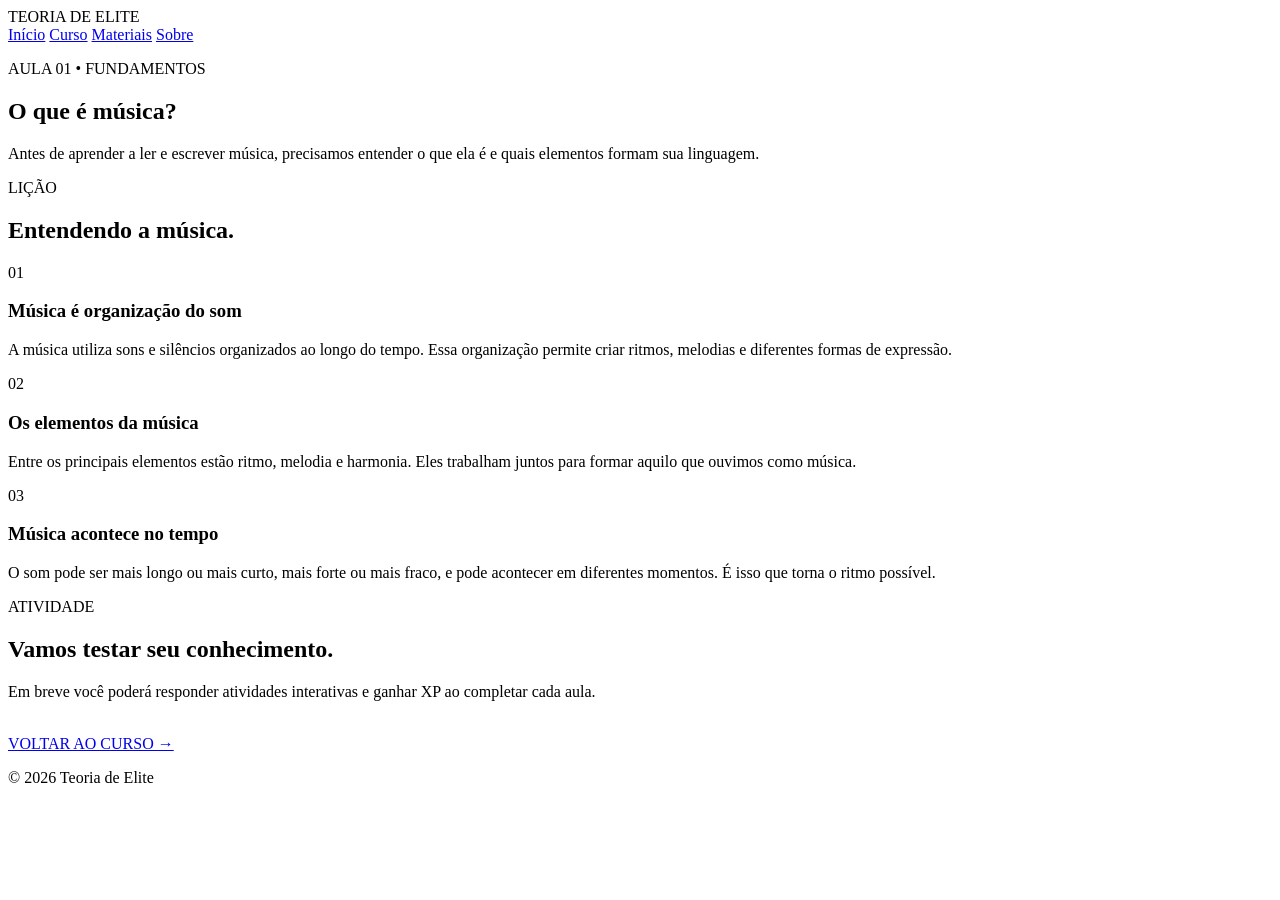
==== aula-01.html @ 1489ac61 "Add initial HTML structure for Aula 01" ====
<!DOCTYPE html>
<html lang="pt-BR">

<head>
    <meta charset="UTF-8">
    <meta name="viewport" content="width=device-width, initial-scale=1.0">

    <title>Aula 01 | Teoria de Elite</title>

    <link rel="stylesheet" href="CSS/style.css">
</head>

<body>

    <header>

        <div class="logo">
            TEORIA DE ELITE
        </div>

        <nav>
            <a href="index.html">Início</a>
            <a href="curso.html">Curso</a>
            <a href="materiais.html">Materiais</a>
            <a href="#">Sobre</a>
        </nav>

    </header>


    <main>

        <section class="course-hero">

            <p class="tag">AULA 01 • FUNDAMENTOS</p>

            <h1>
                O que é
                <span>música?</span>
            </h1>

            <p>
                Antes de aprender a ler e escrever música,
                precisamos entender o que ela é e quais
                elementos formam sua linguagem.
            </p>

        </section>


        <section class="modules">

            <p class="tag">LIÇÃO</p>

            <h2>
                Entendendo a música.
            </h2>

            <div class="module-list">

                <div class="module">

                    <div class="module-number">
                        01
                    </div>

                    <div class="module-info">

                        <h3>
                            Música é organização do som
                        </h3>

                        <p>
                            A música utiliza sons e silêncios
                            organizados ao longo do tempo.
                            Essa organização permite criar
                            ritmos, melodias e diferentes
                            formas de expressão.
                        </p>

                    </div>

                </div>


                <div class="module">

                    <div class="module-number">
                        02
                    </div>

                    <div class="module-info">

                        <h3>
                            Os elementos da música
                        </h3>

                        <p>
                            Entre os principais elementos
                            estão ritmo, melodia e harmonia.
                            Eles trabalham juntos para formar
                            aquilo que ouvimos como música.
                        </p>

                    </div>

                </div>


                <div class="module">

                    <div class="module-number">
                        03
                    </div>

                    <div class="module-info">

                        <h3>
                            Música acontece no tempo
                        </h3>

                        <p>
                            O som pode ser mais longo ou mais
                            curto, mais forte ou mais fraco,
                            e pode acontecer em diferentes
                            momentos. É isso que torna o ritmo
                            possível.
                        </p>

                    </div>

                </div>

            </div>

        </section>


        <section class="course-cta">

            <p class="tag">
                ATIVIDADE
            </p>

            <h2>
                Vamos testar
                <span>seu conhecimento.</span>
            </h2>

            <p>
                Em breve você poderá responder atividades
                interativas e ganhar XP ao completar cada aula.
            </p>

            <br>

            <a href="curso.html" class="btn-primary">
                VOLTAR AO CURSO →
            </a>

        </section>

    </main>


    <footer>

        <p>
            © 2026 Teoria de Elite
        </p>

    </footer>

</body>

</html>
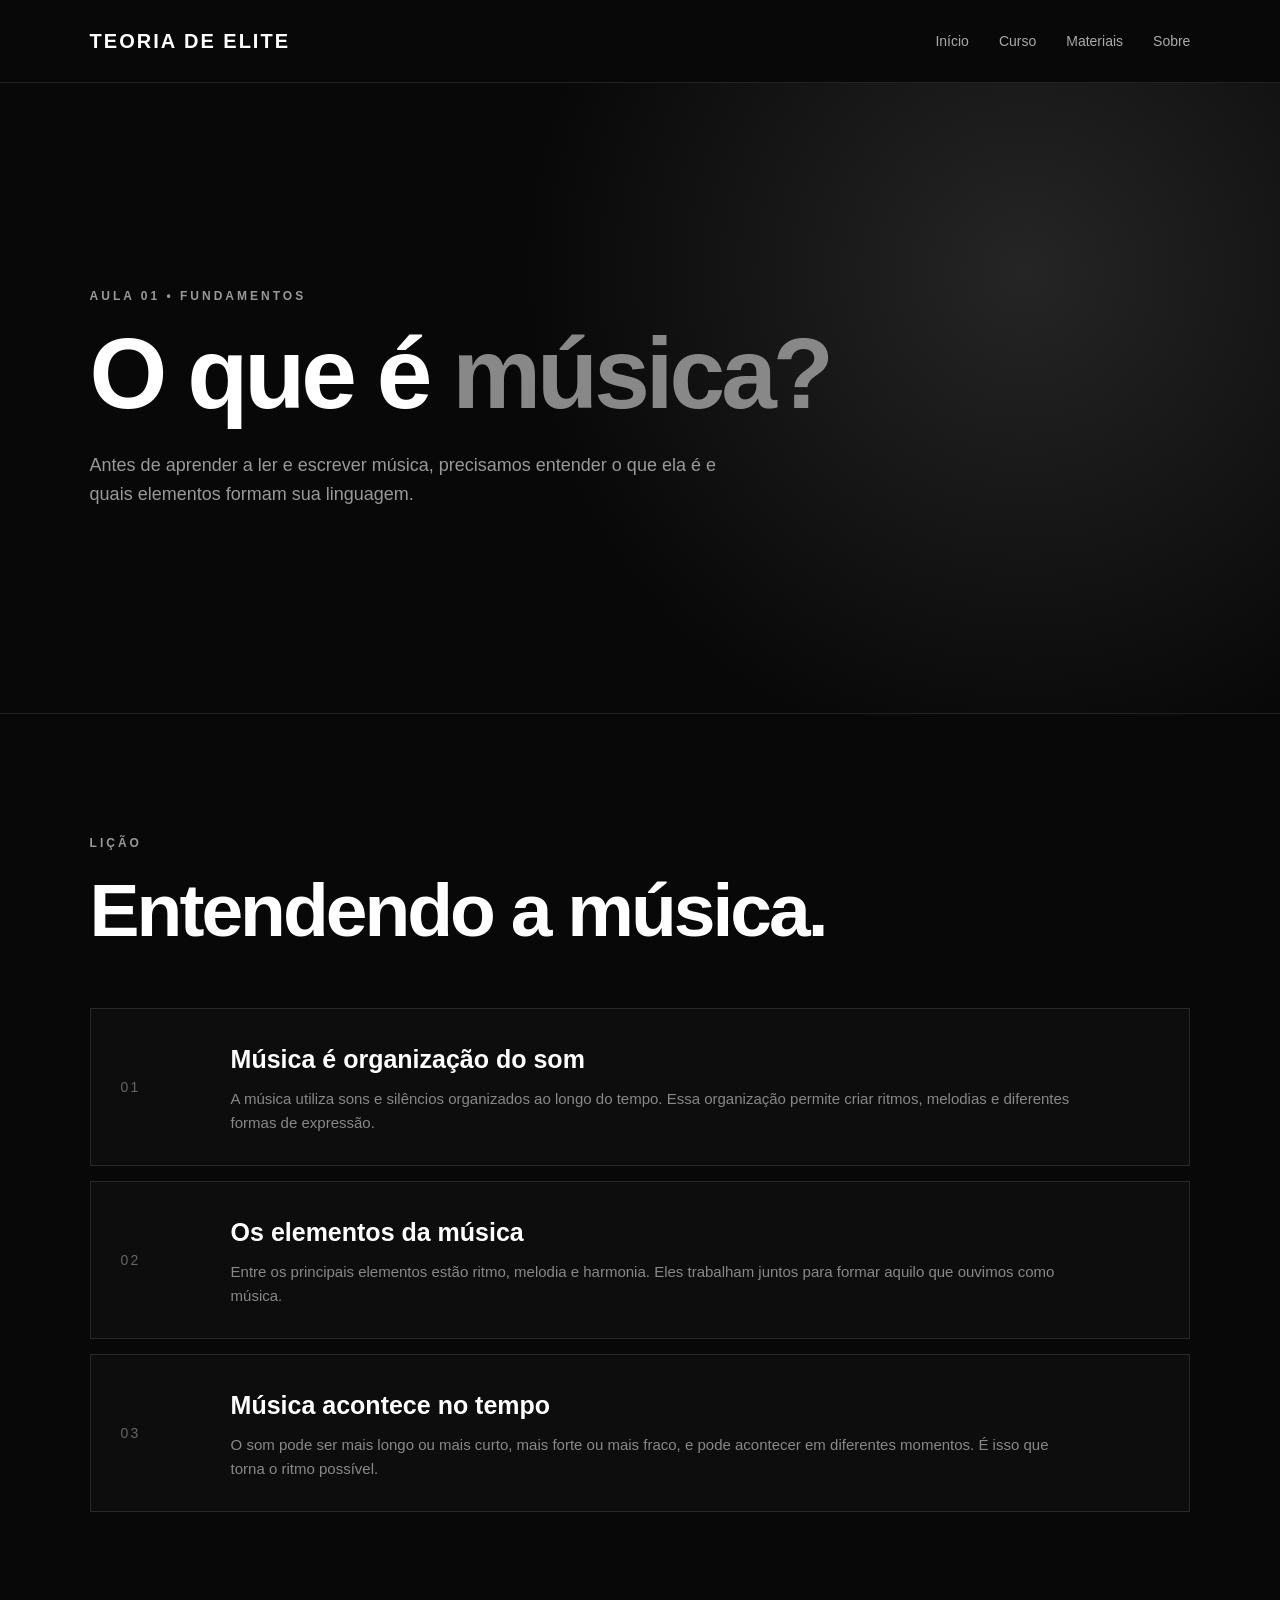
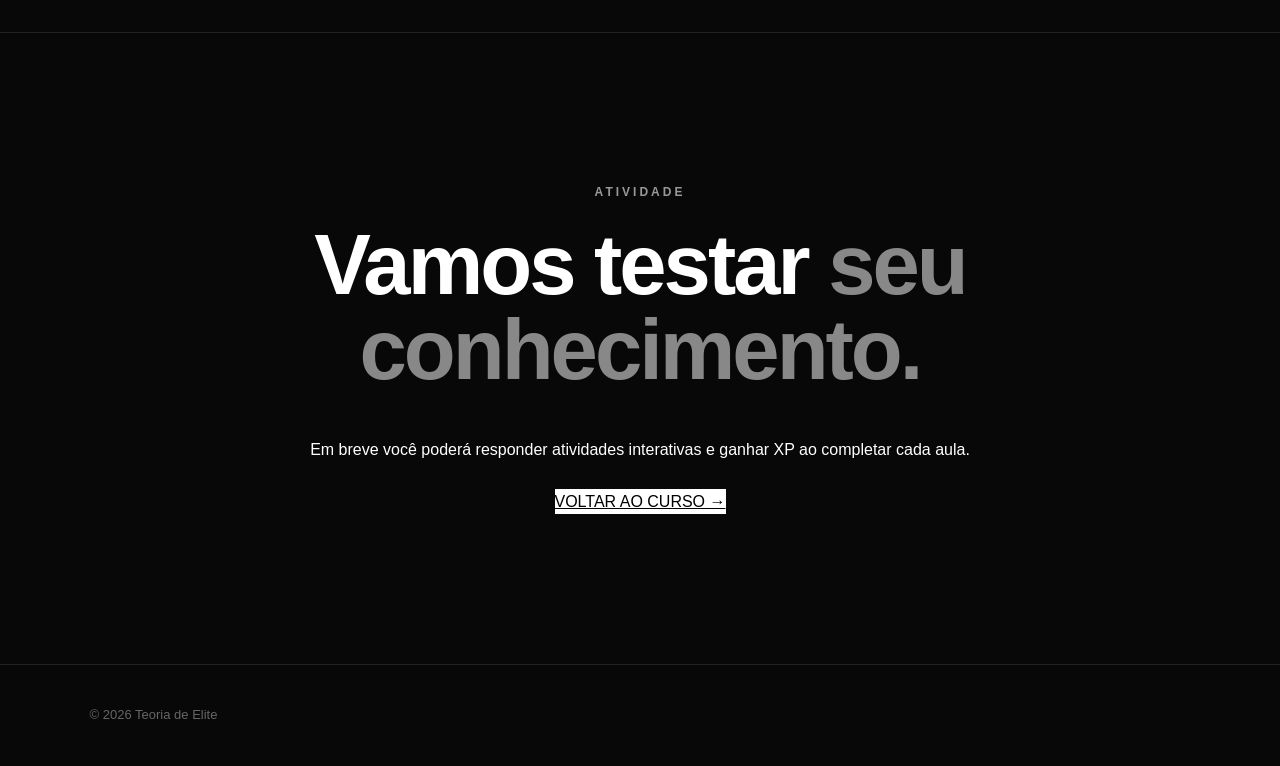
==== commit 6d1991ab: "Update aula-01.html" ====
--- a/aula-01.html
+++ b/aula-01.html
@@ -7,7 +7,7 @@
 
     <title>Aula 01 | Teoria de Elite</title>
 
-    <link rel="stylesheet" href="CSS/style.css">
+    <link rel="stylesheet" href="css/style.css">
 </head>
 
 <body>
--- a/css/style.css
+++ b/css/style.css
@@ -0,0 +1,512 @@
+* {
+    margin: 0;
+    padding: 0;
+    box-sizing: border-box;
+}
+
+html {
+    scroll-behavior: smooth;
+}
+
+body {
+    background: #080808;
+    color: #ffffff;
+    font-family: Arial, Helvetica, sans-serif;
+    line-height: 1.6;
+}
+
+/* HEADER */
+
+header {
+    width: 100%;
+    padding: 25px 7%;
+    display: flex;
+    align-items: center;
+    justify-content: space-between;
+    border-bottom: 1px solid #222;
+    background: #080808;
+}
+
+.logo {
+    font-size: 20px;
+    font-weight: 700;
+    letter-spacing: 2px;
+}
+
+nav {
+    display: flex;
+    gap: 30px;
+}
+
+nav a {
+    color: #aaa;
+    text-decoration: none;
+    font-size: 14px;
+    transition: 0.3s;
+}
+
+nav a:hover {
+    color: #fff;
+}
+
+/* HERO */
+
+.hero {
+    min-height: 85vh;
+    display: flex;
+    align-items: center;
+    padding: 80px 7%;
+    background:
+        radial-gradient(circle at 80% 40%, #252525 0%, #080808 45%);
+}
+
+.hero-text {
+    max-width: 750px;
+}
+
+.tag {
+    color: #999;
+    font-size: 12px;
+    letter-spacing: 3px;
+    font-weight: bold;
+    margin-bottom: 20px;
+}
+
+.hero h1 {
+    font-size: clamp(50px, 8vw, 100px);
+    line-height: 0.95;
+    letter-spacing: -4px;
+    margin-bottom: 30px;
+}
+
+.hero h1 span {
+    color: #888;
+}
+
+.hero-text > p:not(.tag) {
+    max-width: 500px;
+    color: #aaa;
+    font-size: 18px;
+    margin-bottom: 35px;
+}
+
+/* BOTÕES */
+
+.hero-buttons {
+    display: flex;
+    gap: 15px;
+    flex-wrap: wrap;
+}
+
+.hero-buttons a {
+    padding: 15px 25px;
+    text-decoration: none;
+    font-weight: bold;
+    transition: 0.3s;
+}
+
+.btn-primary {
+    background: #fff;
+    color: #000;
+}
+
+.btn-primary:hover {
+    background: #ccc;
+}
+
+.btn-secondary {
+    border: 1px solid #444;
+    color: #fff;
+}
+
+.btn-secondary:hover {
+    border-color: #fff;
+}
+
+/* SOBRE */
+
+.about {
+    padding: 140px 7%;
+    max-width: 1000px;
+}
+
+.about h2,
+.courses h2 {
+    font-size: clamp(40px, 6vw, 70px);
+    line-height: 1;
+    letter-spacing: -2px;
+    margin-bottom: 30px;
+}
+
+.about > p:last-child {
+    color: #999;
+    font-size: 18px;
+    max-width: 650px;
+}
+
+/* CURSOS */
+
+.courses {
+    padding: 100px 7%;
+    border-top: 1px solid #222;
+}
+
+.cards {
+    display: grid;
+    grid-template-columns: repeat(3, 1fr);
+    gap: 20px;
+    margin-top: 60px;
+}
+
+.card {
+    min-height: 250px;
+    padding: 35px;
+    border: 1px solid #292929;
+    background: #0d0d0d;
+    transition: 0.3s;
+}
+
+.card:hover {
+    transform: translateY(-5px);
+    border-color: #555;
+}
+
+.card h3 {
+    font-size: 25px;
+    margin-bottom: 15px;
+}
+
+.card p {
+    color: #888;
+}
+
+/* FOOTER */
+
+footer {
+    padding: 40px 7%;
+    border-top: 1px solid #222;
+    color: #666;
+    font-size: 13px;
+}
+
+
+/* CELULAR */
+
+@media (max-width: 700px) {
+
+    header {
+        padding: 20px;
+        flex-direction: column;
+        gap: 20px;
+    }
+
+    nav {
+        gap: 15px;
+        flex-wrap: wrap;
+        justify-content: center;
+    }
+
+    .hero {
+        padding: 70px 20px;
+    }
+
+    .hero h1 {
+        font-size: 55px;
+        letter-spacing: -3px;
+    }
+
+    .about,
+    .courses {
+        padding: 80px 20px;
+    }
+
+    .cards {
+        grid-template-columns: 1fr;
+    }
+}
+/* =========================
+   PÁGINA DO CURSO
+========================= */
+
+.course-hero {
+    min-height: 70vh;
+    display: flex;
+    flex-direction: column;
+    justify-content: center;
+    padding: 100px 7%;
+    background:
+        radial-gradient(circle at 80% 30%, #252525 0%, #080808 45%);
+}
+
+.course-hero h1 {
+    max-width: 900px;
+    font-size: clamp(50px, 8vw, 100px);
+    line-height: 0.95;
+    letter-spacing: -4px;
+    margin-bottom: 30px;
+}
+
+.course-hero h1 span {
+    color: #888;
+}
+
+.course-hero > p:last-child {
+    max-width: 650px;
+    color: #999;
+    font-size: 18px;
+}
+
+
+/* MÓDULOS */
+
+.modules {
+    padding: 120px 7%;
+    border-top: 1px solid #222;
+}
+
+.modules h2 {
+    font-size: clamp(45px, 6vw, 75px);
+    line-height: 1;
+    letter-spacing: -3px;
+}
+
+.module-list {
+    margin-top: 60px;
+    display: flex;
+    flex-direction: column;
+    gap: 15px;
+}
+
+.module {
+    display: grid;
+    grid-template-columns: 80px 1fr 50px;
+    align-items: center;
+    gap: 30px;
+    padding: 30px;
+    border: 1px solid #292929;
+    background: #0d0d0d;
+    color: #fff;
+    text-decoration: none;
+    transition: 0.3s;
+}
+
+.module:hover {
+    transform: translateX(8px);
+    border-color: #666;
+    background: #111;
+}
+
+.module-number {
+    font-size: 14px;
+    color: #666;
+    letter-spacing: 2px;
+}
+
+.module-info h3 {
+    font-size: 25px;
+    margin-bottom: 8px;
+}
+
+.module-info p {
+    color: #888;
+    font-size: 15px;
+}
+
+.module-arrow {
+    font-size: 28px;
+    color: #777;
+    text-align: right;
+    transition: 0.3s;
+}
+
+.module:hover .module-arrow {
+    color: #fff;
+    transform: translateX(5px);
+}
+
+
+/* CHAMADA FINAL */
+
+.course-cta {
+    padding: 150px 7%;
+    border-top: 1px solid #222;
+    text-align: center;
+}
+
+.course-cta h2 {
+    font-size: clamp(45px, 7vw, 85px);
+    line-height: 1;
+    letter-spacing: -3px;
+    margin-bottom: 45px;
+}
+
+.course-cta h2 span {
+    color: #888;
+}
+
+.course-cta .btn-primary {
+    display: inline-block;
+}
+
+
+/* CELULAR */
+
+@media (max-width: 700px) {
+
+    .course-hero {
+        padding: 80px 20px;
+    }
+
+    .course-hero h1 {
+        font-size: 55px;
+        letter-spacing: -3px;
+    }
+
+    .modules {
+        padding: 80px 20px;
+    }
+
+    .module {
+        grid-template-columns: 45px 1fr 30px;
+        gap: 15px;
+        padding: 22px 18px;
+    }
+
+    .module-info h3 {
+        font-size: 20px;
+    }
+
+    .module-info p {
+        font-size: 14px;
+    }
+
+    .course-cta {
+        padding: 100px 20px;
+    }
+}
+/* =========================
+   TELA DE BOAS-VINDAS
+========================= */
+
+#welcome-screen {
+    position: fixed;
+    inset: 0;
+    z-index: 9999;
+
+    display: flex;
+    align-items: center;
+    justify-content: center;
+
+    padding: 30px;
+
+    background:
+        radial-gradient(
+            circle at 50% 30%,
+            #252525 0%,
+            #080808 55%
+        );
+}
+
+.welcome-box {
+    width: 100%;
+    max-width: 700px;
+
+    text-align: center;
+}
+
+.welcome-box h1 {
+    margin: 20px 0;
+
+    font-size: clamp(45px, 7vw, 80px);
+    line-height: 0.95;
+    letter-spacing: -3px;
+}
+
+.welcome-box h1 span {
+    display: block;
+    color: #888;
+}
+
+.welcome-box > p:not(.tag) {
+    margin-bottom: 40px;
+
+    color: #999;
+    font-size: 18px;
+}
+
+.welcome-box label {
+    display: block;
+
+    margin-bottom: 12px;
+
+    color: #aaa;
+    font-size: 14px;
+}
+
+.welcome-box input {
+    width: 100%;
+    max-width: 500px;
+
+    padding: 18px 20px;
+
+    border: 1px solid #333;
+    background: #0d0d0d;
+
+    color: #fff;
+
+    font-size: 17px;
+
+    outline: none;
+}
+
+.welcome-box input:focus {
+    border-color: #777;
+}
+
+.welcome-box button {
+    display: block;
+
+    width: 100%;
+    max-width: 500px;
+
+    margin: 15px auto 0;
+
+    padding: 18px;
+
+    border: none;
+
+    background: #fff;
+    color: #080808;
+
+    font-size: 14px;
+    font-weight: bold;
+    letter-spacing: 1px;
+
+    cursor: pointer;
+
+    transition: 0.3s;
+}
+
+.welcome-box button:hover {
+    transform: translateY(-3px);
+    background: #ddd;
+}
+
+
+/* CELULAR */
+
+@media (max-width: 700px) {
+
+    #welcome-screen {
+        padding: 20px;
+    }
+
+    .welcome-box h1 {
+        font-size: 50px;
+    }
+
+    .welcome-box > p:not(.tag) {
+        font-size: 16px;
+    }
+
+}
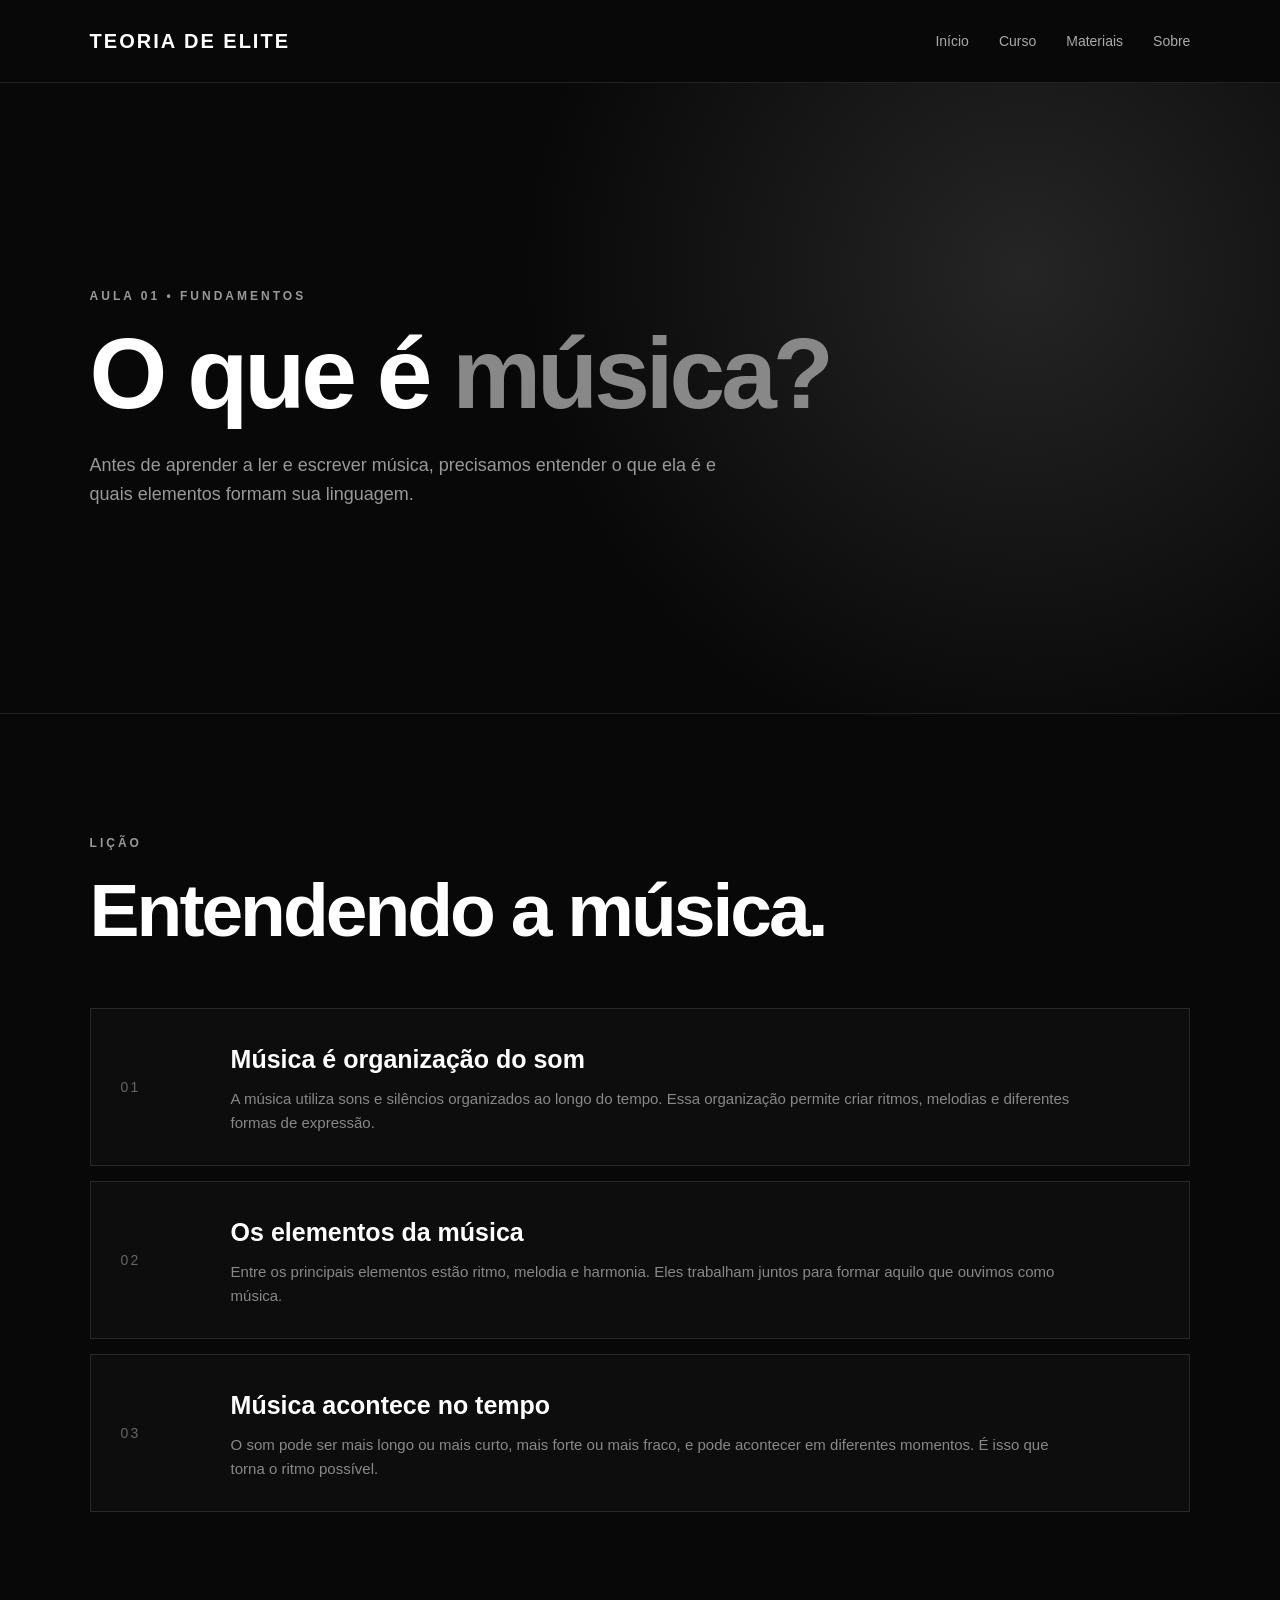
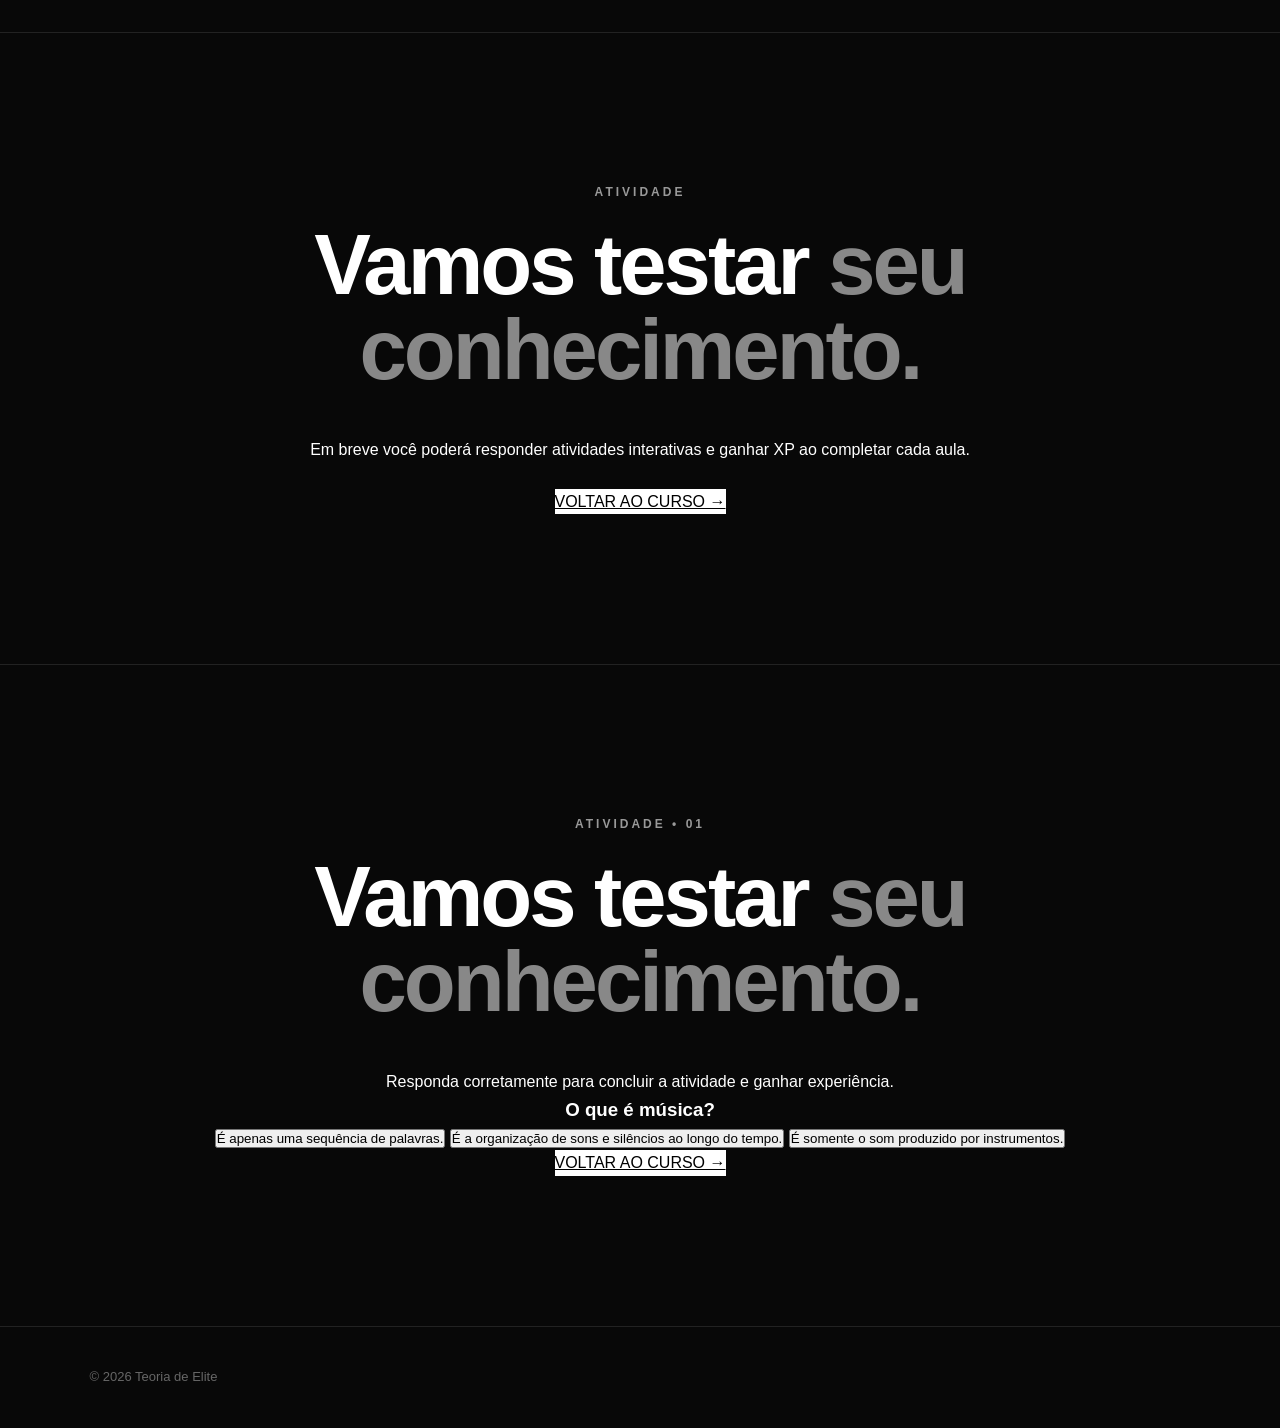
==== commit 72413ab4: "Implement quiz functionality in aula-01.html Added a quiz section with questions and XP tracking." ====
--- a/aula-01.html
+++ b/aula-01.html
@@ -159,7 +159,51 @@
             </a>
 
         </section>
-
+<section class="course-cta">
+
+    <p class="tag">
+        ATIVIDADE • 01
+    </p>
+
+    <h2>
+        Vamos testar
+        <span>seu conhecimento.</span>
+    </h2>
+
+    <p>
+        Responda corretamente para concluir a atividade
+        e ganhar experiência.
+    </p>
+
+
+    <div class="quiz">
+
+        <h3>
+            O que é música?
+        </h3>
+
+        <button onclick="responder(this, false)">
+            É apenas uma sequência de palavras.
+        </button>
+
+        <button onclick="responder(this, true)">
+            É a organização de sons e silêncios ao longo do tempo.
+        </button>
+
+        <button onclick="responder(this, false)">
+            É somente o som produzido por instrumentos.
+        </button>
+
+        <p id="resultado"></p>
+
+    </div>
+
+
+    <a href="curso.html" class="btn-primary">
+        VOLTAR AO CURSO →
+    </a>
+
+</section>
     </main>
 
 
@@ -170,7 +214,48 @@
         </p>
 
     </footer>
-
+<script>
+
+function responder(botao, correta) {
+
+    const resultado = document.getElementById("resultado");
+
+    if (correta) {
+
+        resultado.textContent =
+            "✓ Resposta correta! +50 XP";
+
+        resultado.style.color = "#ffffff";
+
+        const xpAtual =
+            Number(localStorage.getItem("totalXP")) || 0;
+
+        localStorage.setItem(
+            "totalXP",
+            xpAtual + 50
+        );
+
+        localStorage.setItem(
+            "aula01Concluida",
+            "true"
+        );
+
+        document.querySelectorAll(".quiz button")
+            .forEach(button => {
+                button.disabled = true;
+            });
+
+    } else {
+
+        resultado.textContent =
+            "✕ Ainda não. Tente novamente.";
+
+        resultado.style.color = "#888";
+    }
+
+}
+
+</script>
 </body>
 
 </html>
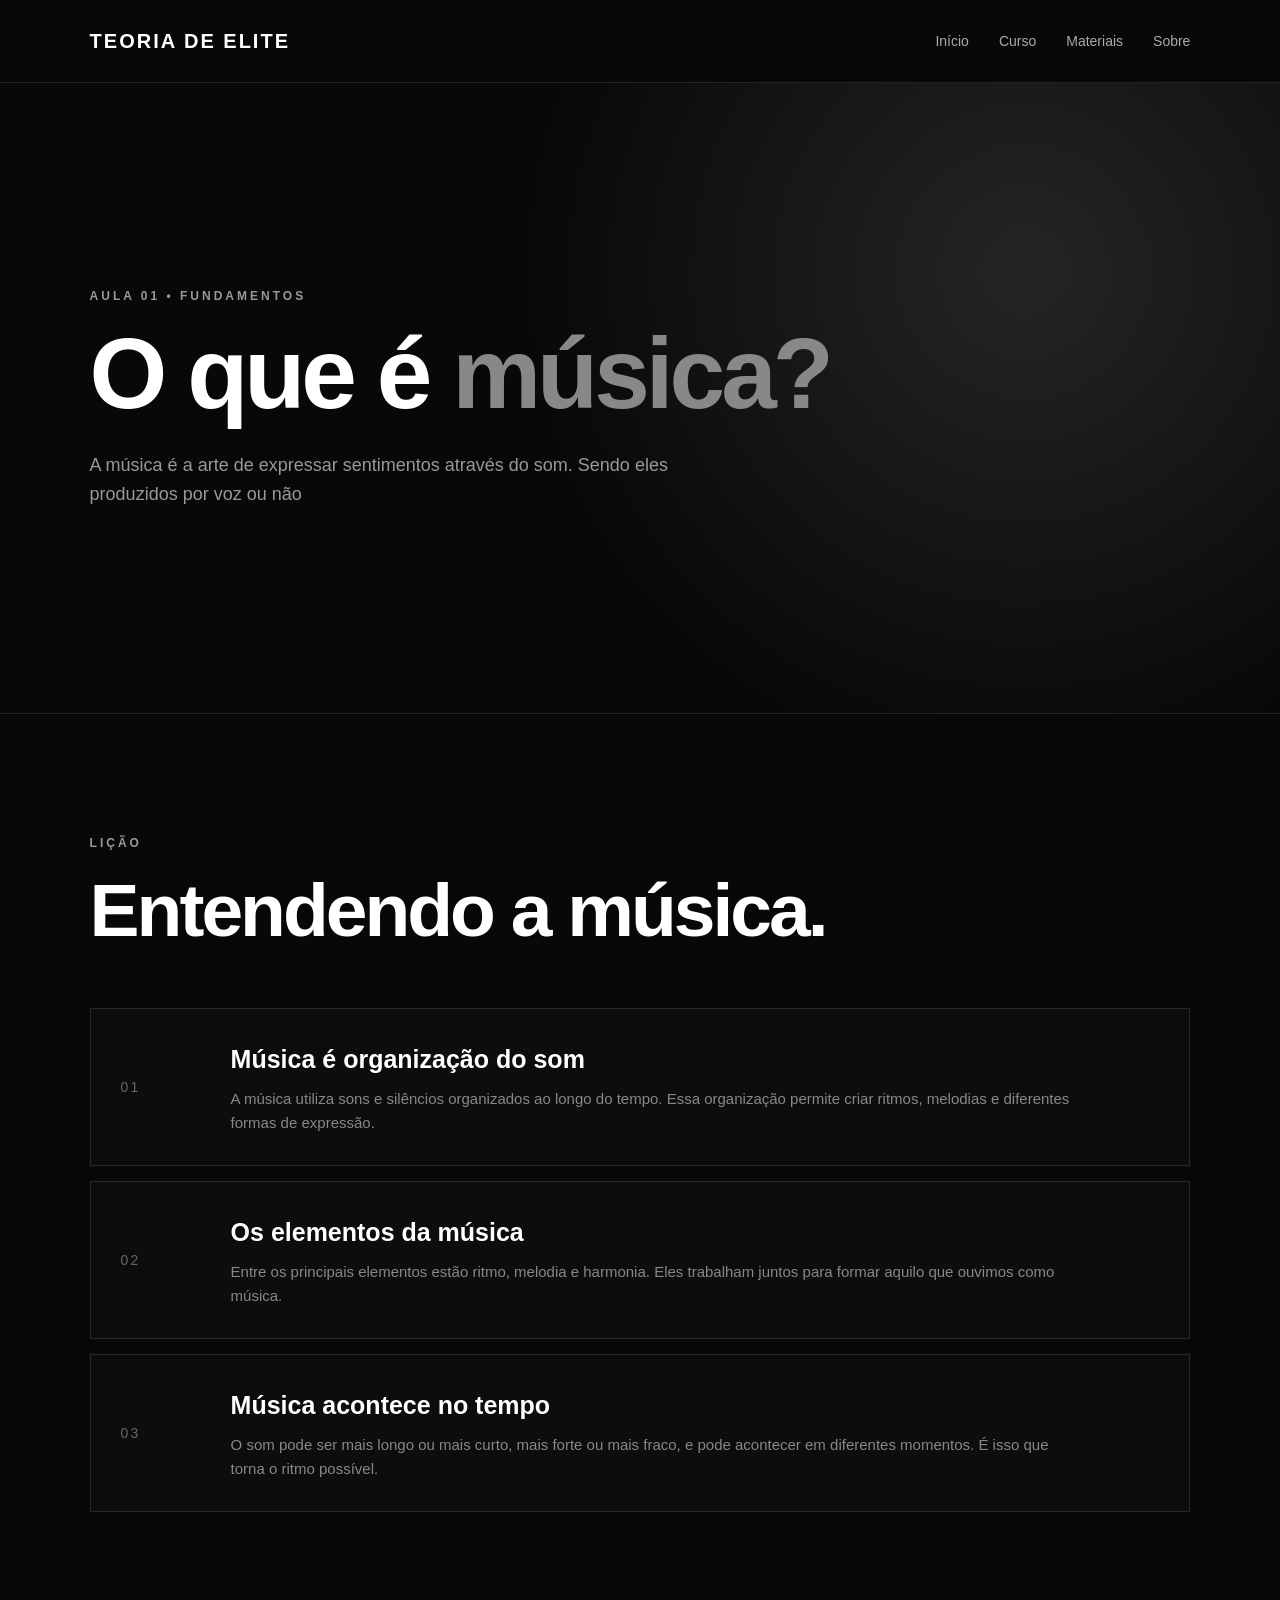
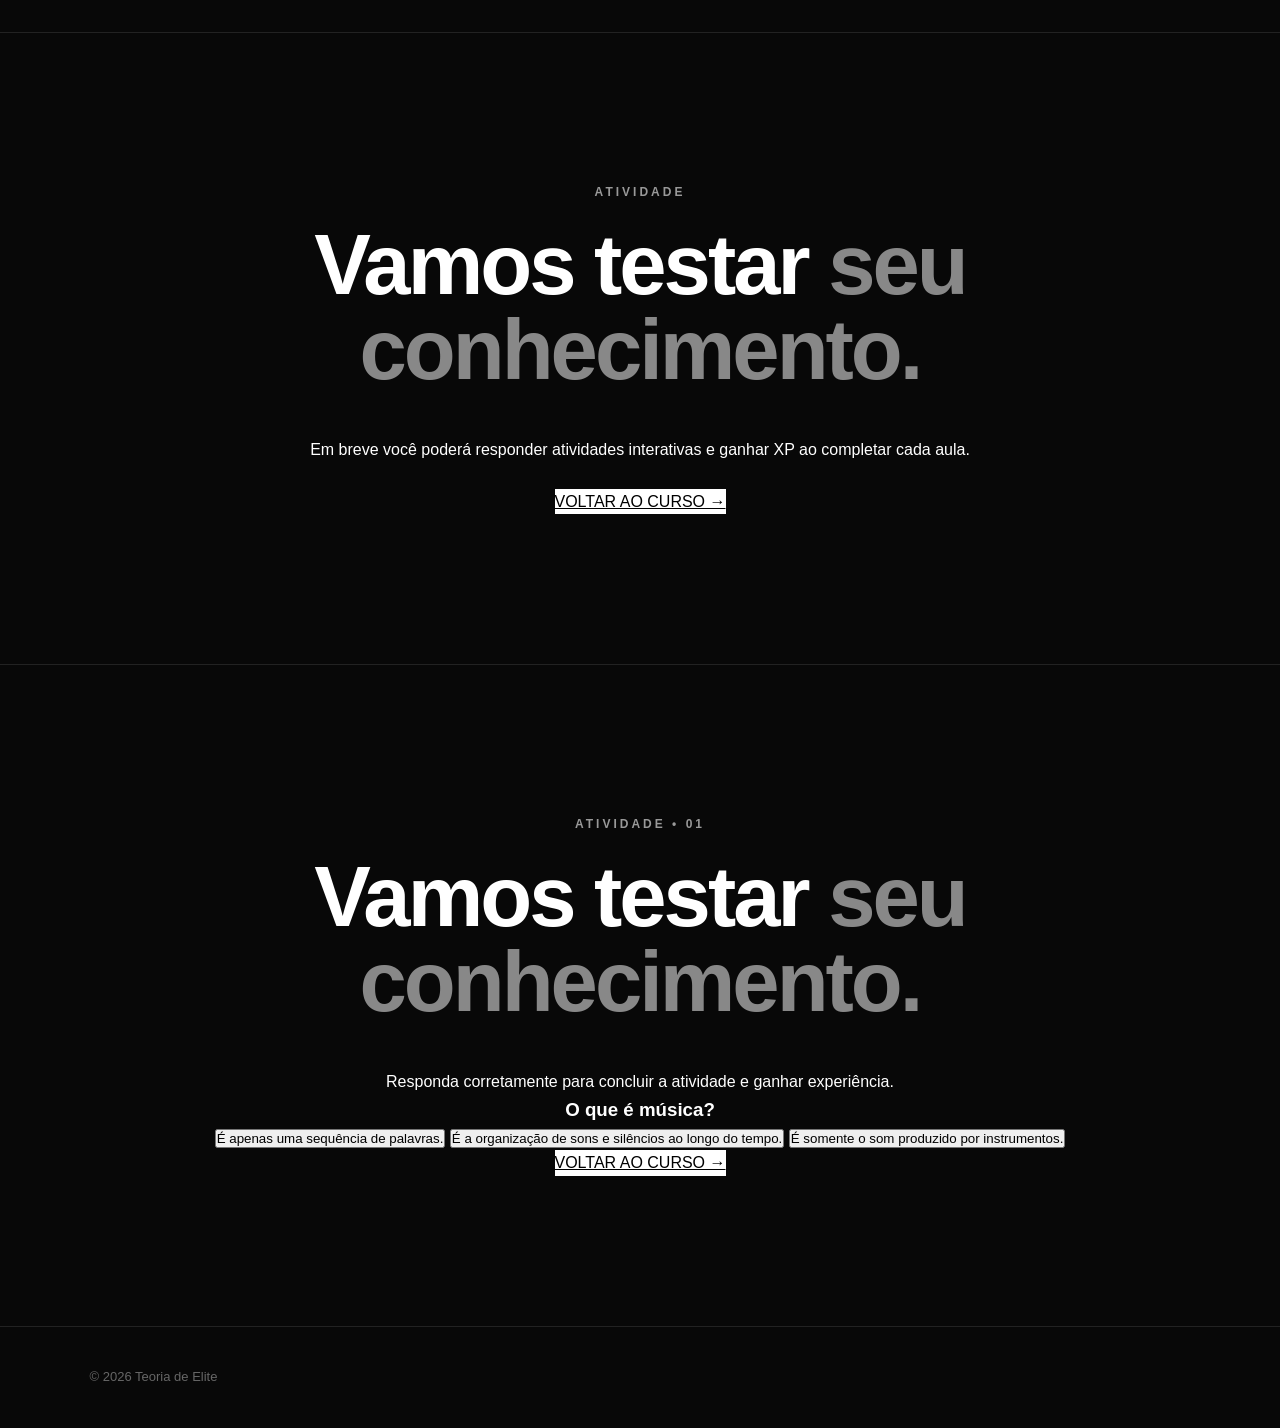
==== commit 5057f1d3: "Update aula-01.html" ====
--- a/aula-01.html
+++ b/aula-01.html
@@ -40,9 +40,9 @@
             </h1>
 
             <p>
-                Antes de aprender a ler e escrever música,
-                precisamos entender o que ela é e quais
-                elementos formam sua linguagem.
+                A  música é a arte de expressar sentimentos 
+                através do som. Sendo eles produzidos por 
+                voz ou não
             </p>
 
         </section>
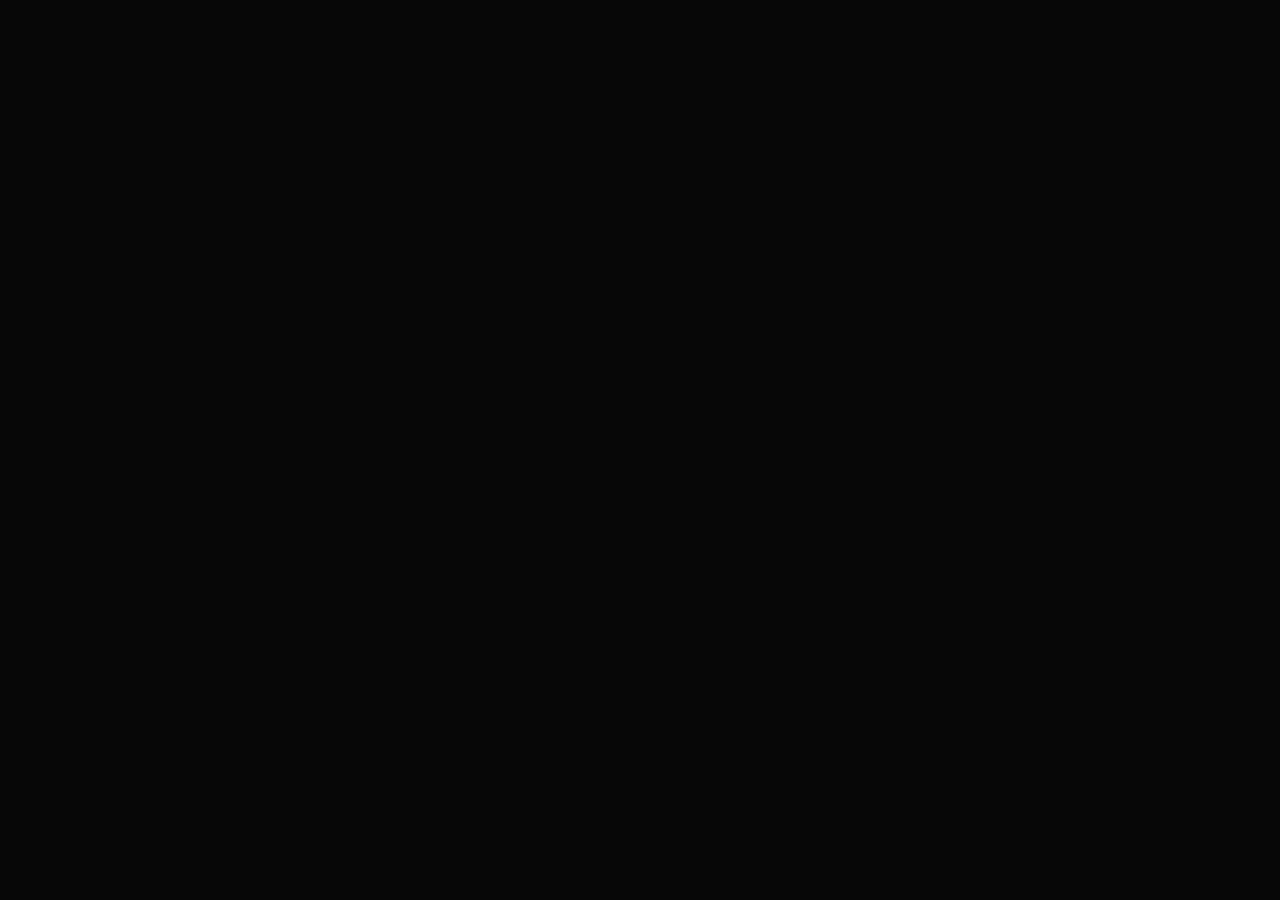
==== commit d82826e8: "Refactor aula-01.html for improved layout and styles" ====
--- a/aula-01.html
+++ b/aula-01.html
@@ -2,260 +2,300 @@
 <html lang="pt-BR">
 
 <head>
+
     <meta charset="UTF-8">
-    <meta name="viewport" content="width=device-width, initial-scale=1.0">
+
+    <meta
+        name="viewport"
+        content="width=device-width, initial-scale=1.0"
+    >
 
     <title>Aula 01 | Teoria de Elite</title>
 
-    <link rel="stylesheet" href="css/style.css">
-</head>
-
-<body>
-
-    <header>
-
-        <div class="logo">
-            TEORIA DE ELITE
-        </div>
-
-        <nav>
-            <a href="index.html">Início</a>
-            <a href="curso.html">Curso</a>
-            <a href="materiais.html">Materiais</a>
-            <a href="#">Sobre</a>
-        </nav>
-
-    </header>
-
-
-    <main>
-
-        <section class="course-hero">
-
-            <p class="tag">AULA 01 • FUNDAMENTOS</p>
-
-            <h1>
-                O que é
-                <span>música?</span>
-            </h1>
-
-            <p>
-                A  música é a arte de expressar sentimentos 
-                através do som. Sendo eles produzidos por 
-                voz ou não
-            </p>
-
-        </section>
-
-
-        <section class="modules">
-
-            <p class="tag">LIÇÃO</p>
-
-            <h2>
-                Entendendo a música.
-            </h2>
-
-            <div class="module-list">
-
-                <div class="module">
-
-                    <div class="module-number">
-                        01
-                    </div>
-
-                    <div class="module-info">
-
-                        <h3>
-                            Música é organização do som
-                        </h3>
-
-                        <p>
-                            A música utiliza sons e silêncios
-                            organizados ao longo do tempo.
-                            Essa organização permite criar
-                            ritmos, melodias e diferentes
-                            formas de expressão.
-                        </p>
-
-                    </div>
-
-                </div>
-
-
-                <div class="module">
-
-                    <div class="module-number">
-                        02
-                    </div>
-
-                    <div class="module-info">
-
-                        <h3>
-                            Os elementos da música
-                        </h3>
-
-                        <p>
-                            Entre os principais elementos
-                            estão ritmo, melodia e harmonia.
-                            Eles trabalham juntos para formar
-                            aquilo que ouvimos como música.
-                        </p>
-
-                    </div>
-
-                </div>
-
-
-                <div class="module">
-
-                    <div class="module-number">
-                        03
-                    </div>
-
-                    <div class="module-info">
-
-                        <h3>
-                            Música acontece no tempo
-                        </h3>
-
-                        <p>
-                            O som pode ser mais longo ou mais
-                            curto, mais forte ou mais fraco,
-                            e pode acontecer em diferentes
-                            momentos. É isso que torna o ritmo
-                            possível.
-                        </p>
-
-                    </div>
-
-                </div>
-
-            </div>
-
-        </section>
-
-
-        <section class="course-cta">
-
-            <p class="tag">
-                ATIVIDADE
-            </p>
-
-            <h2>
-                Vamos testar
-                <span>seu conhecimento.</span>
-            </h2>
-
-            <p>
-                Em breve você poderá responder atividades
-                interativas e ganhar XP ao completar cada aula.
-            </p>
-
-            <br>
-
-            <a href="curso.html" class="btn-primary">
-                VOLTAR AO CURSO →
-            </a>
-
-        </section>
-<section class="course-cta">
-
-    <p class="tag">
-        ATIVIDADE • 01
-    </p>
-
-    <h2>
-        Vamos testar
-        <span>seu conhecimento.</span>
-    </h2>
-
-    <p>
-        Responda corretamente para concluir a atividade
-        e ganhar experiência.
-    </p>
-
-
-    <div class="quiz">
-
-        <h3>
-            O que é música?
-        </h3>
-
-        <button onclick="responder(this, false)">
-            É apenas uma sequência de palavras.
-        </button>
-
-        <button onclick="responder(this, true)">
-            É a organização de sons e silêncios ao longo do tempo.
-        </button>
-
-        <button onclick="responder(this, false)">
-            É somente o som produzido por instrumentos.
-        </button>
-
-        <p id="resultado"></p>
-
-    </div>
-
-
-    <a href="curso.html" class="btn-primary">
-        VOLTAR AO CURSO →
-    </a>
-
-</section>
-    </main>
-
-
-    <footer>
-
-        <p>
-            © 2026 Teoria de Elite
-        </p>
-
-    </footer>
-<script>
-
-function responder(botao, correta) {
-
-    const resultado = document.getElementById("resultado");
-
-    if (correta) {
-
-        resultado.textContent =
-            "✓ Resposta correta! +50 XP";
-
-        resultado.style.color = "#ffffff";
-
-        const xpAtual =
-            Number(localStorage.getItem("totalXP")) || 0;
-
-        localStorage.setItem(
-            "totalXP",
-            xpAtual + 50
-        );
-
-        localStorage.setItem(
-            "aula01Concluida",
-            "true"
-        );
-
-        document.querySelectorAll(".quiz button")
-            .forEach(button => {
-                button.disabled = true;
-            });
-
-    } else {
-
-        resultado.textContent =
-            "✕ Ainda não. Tente novamente.";
-
-        resultado.style.color = "#888";
-    }
-
-}
-
-</script>
-</body>
-
-</html>
+
+    <style>
+
+        * {
+            margin: 0;
+            padding: 0;
+            box-sizing: border-box;
+        }
+
+
+        html {
+            scroll-behavior: smooth;
+        }
+
+
+        body {
+
+            background: #070707;
+            color: #ffffff;
+
+            font-family:
+                Arial,
+                Helvetica,
+                sans-serif;
+
+            line-height: 1.6;
+
+            overflow-x: hidden;
+        }
+
+
+        a {
+            color: inherit;
+            text-decoration: none;
+        }
+
+
+        button {
+            font-family: inherit;
+        }
+
+
+        /* =========================
+           HEADER
+        ========================= */
+
+        header {
+
+            position: sticky;
+            top: 0;
+
+            z-index: 100;
+
+            min-height: 76px;
+
+            padding: 0 7%;
+
+            display: flex;
+            align-items: center;
+            justify-content: space-between;
+
+            background: rgba(7,7,7,0.9);
+
+            border-bottom: 1px solid #202020;
+
+            backdrop-filter: blur(18px);
+        }
+
+
+        .logo {
+
+            font-size: 13px;
+
+            font-weight: bold;
+
+            letter-spacing: 3px;
+        }
+
+
+        nav {
+
+            display: flex;
+
+            gap: 28px;
+        }
+
+
+        nav a {
+
+            color: #666;
+
+            font-size: 12px;
+
+            transition: 0.3s;
+        }
+
+
+        nav a:hover,
+        nav a.active {
+
+            color: #fff;
+        }
+
+
+        /* =========================
+           CONTAINER
+        ========================= */
+
+        .container {
+
+            width: min(1050px, 88%);
+
+            margin: auto;
+        }
+
+
+        /* =========================
+           HERO
+        ========================= */
+
+        .lesson-hero {
+
+            padding: 90px 0 70px;
+
+            border-bottom: 1px solid #1c1c1c;
+        }
+
+
+        .tag {
+
+            color: #666;
+
+            font-size: 10px;
+
+            font-weight: bold;
+
+            letter-spacing: 4px;
+
+            margin-bottom: 20px;
+        }
+
+
+        .lesson-hero h1 {
+
+            max-width: 850px;
+
+            font-size:
+                clamp(48px, 8vw, 90px);
+
+            line-height: 0.95;
+
+            letter-spacing: -5px;
+
+            margin-bottom: 30px;
+        }
+
+
+        .lesson-hero h1 span {
+
+            color: #666;
+        }
+
+
+        .lesson-intro {
+
+            max-width: 650px;
+
+            color: #777;
+
+            font-size: 16px;
+
+            line-height: 1.8;
+        }
+
+
+        /* =========================
+           LESSON INFO
+        ========================= */
+
+        .lesson-info {
+
+            display: grid;
+
+            grid-template-columns:
+                repeat(3, 1fr);
+
+            border-bottom: 1px solid #202020;
+        }
+
+
+        .info-card {
+
+            padding: 25px;
+
+            border-right: 1px solid #202020;
+        }
+
+
+        .info-card:last-child {
+
+            border-right: none;
+        }
+
+
+        .info-label {
+
+            color: #555;
+
+            font-size: 9px;
+
+            letter-spacing: 3px;
+
+            margin-bottom: 7px;
+        }
+
+
+        .info-value {
+
+            font-size: 15px;
+
+            font-weight: bold;
+        }
+
+
+        /* =========================
+           CONTENT
+        ========================= */
+
+        .content {
+
+            padding: 80px 0;
+        }
+
+
+        .section-label {
+
+            color: #555;
+
+            font-size: 10px;
+
+            font-weight: bold;
+
+            letter-spacing: 4px;
+
+            margin-bottom: 15px;
+        }
+
+
+        .content h2 {
+
+            font-size:
+                clamp(34px, 5vw, 55px);
+
+            line-height: 1;
+
+            letter-spacing: -3px;
+
+            margin-bottom: 25px;
+        }
+
+
+        .content-intro {
+
+            max-width: 700px;
+
+            color: #777;
+
+            margin-bottom: 45px;
+        }
+
+
+        /* =========================
+           CONCEITOS
+        ========================= */
+
+        .concepts {
+
+            display: grid;
+
+            grid-template-columns:
+                repeat(3, 1fr);
+
+            gap: 15px;
+        }
+
+
+        .
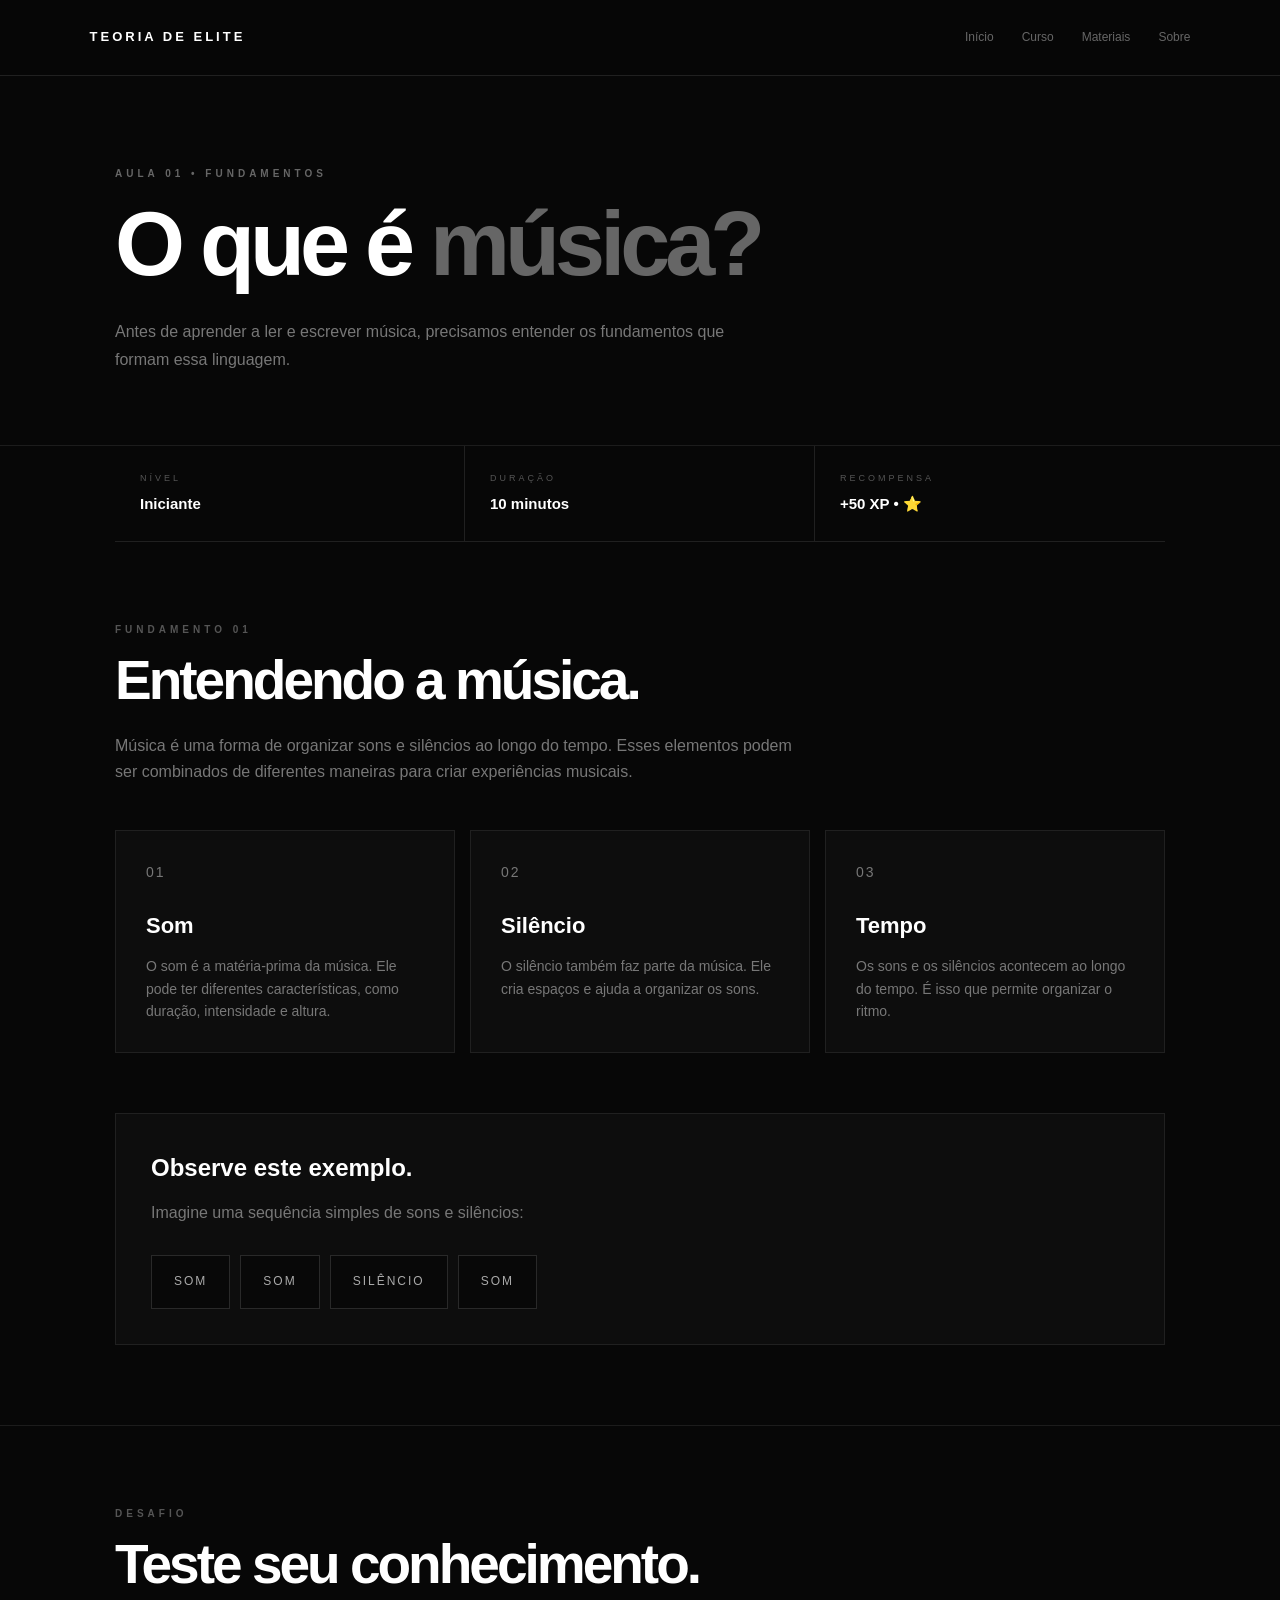
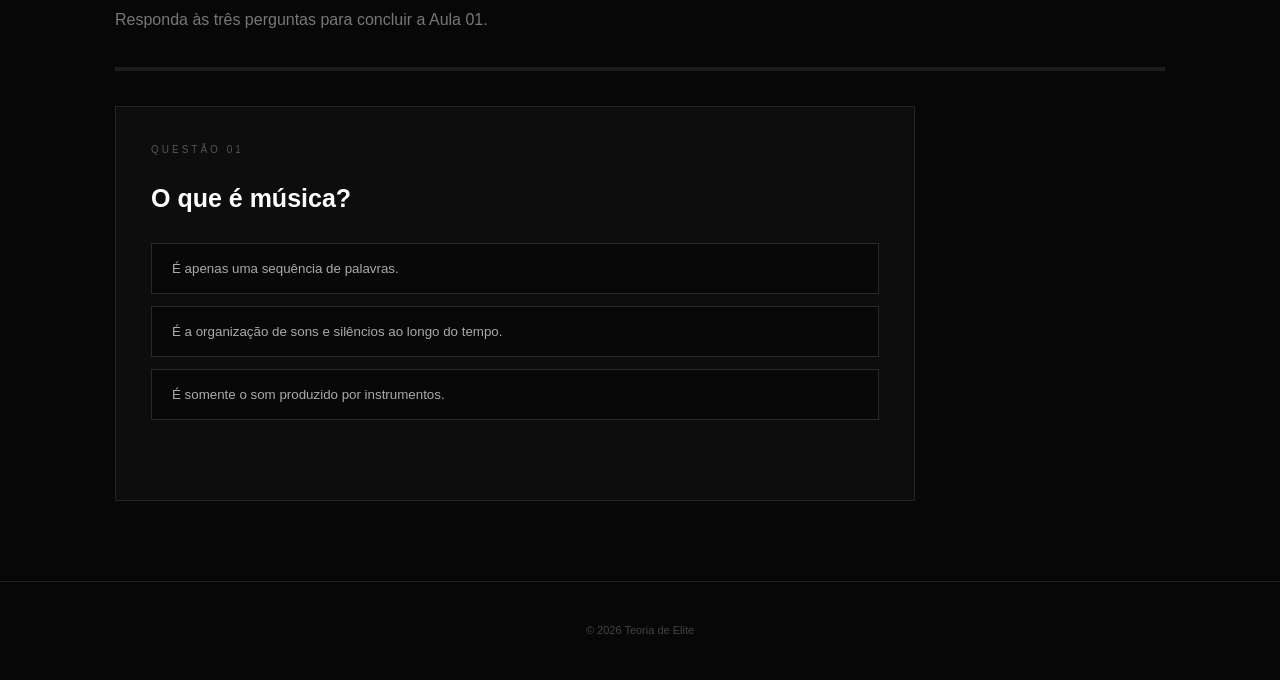
==== commit e596898e: "Enhance viewport settings and CSS styles" ====
--- a/aula-01.html
+++ b/aula-01.html
@@ -2,300 +2,954 @@
 <html lang="pt-BR">
 
 <head>
-
     <meta charset="UTF-8">
-
-    <meta
-        name="viewport"
-        content="width=device-width, initial-scale=1.0"
-    >
+    <meta name="viewport" content="width=device-width, initial-scale=1.0">
 
     <title>Aula 01 | Teoria de Elite</title>
 
-
     <style>
-
         * {
             margin: 0;
             padding: 0;
             box-sizing: border-box;
         }
 
-
         html {
             scroll-behavior: smooth;
         }
 
-
         body {
-
             background: #070707;
-            color: #ffffff;
-
-            font-family:
-                Arial,
-                Helvetica,
-                sans-serif;
-
+            color: #fff;
+            font-family: Arial, Helvetica, sans-serif;
             line-height: 1.6;
-
             overflow-x: hidden;
         }
-
 
         a {
             color: inherit;
             text-decoration: none;
         }
 
-
         button {
             font-family: inherit;
         }
 
-
-        /* =========================
-           HEADER
-        ========================= */
-
         header {
-
             position: sticky;
             top: 0;
-
             z-index: 100;
-
             min-height: 76px;
-
             padding: 0 7%;
-
             display: flex;
             align-items: center;
             justify-content: space-between;
-
-            background: rgba(7,7,7,0.9);
-
+            background: rgba(7, 7, 7, 0.92);
             border-bottom: 1px solid #202020;
-
             backdrop-filter: blur(18px);
         }
 
-
         .logo {
-
             font-size: 13px;
-
             font-weight: bold;
-
             letter-spacing: 3px;
         }
 
-
         nav {
-
             display: flex;
-
             gap: 28px;
         }
 
-
         nav a {
-
             color: #666;
-
             font-size: 12px;
-
             transition: 0.3s;
         }
 
-
-        nav a:hover,
-        nav a.active {
-
+        nav a:hover {
             color: #fff;
         }
 
-
-        /* =========================
-           CONTAINER
-        ========================= */
-
         .container {
-
             width: min(1050px, 88%);
-
             margin: auto;
         }
 
-
-        /* =========================
-           HERO
-        ========================= */
-
         .lesson-hero {
-
             padding: 90px 0 70px;
-
             border-bottom: 1px solid #1c1c1c;
         }
 
-
         .tag {
-
             color: #666;
-
             font-size: 10px;
-
             font-weight: bold;
-
             letter-spacing: 4px;
-
             margin-bottom: 20px;
         }
 
-
         .lesson-hero h1 {
-
             max-width: 850px;
-
-            font-size:
-                clamp(48px, 8vw, 90px);
-
+            font-size: clamp(48px, 8vw, 90px);
             line-height: 0.95;
-
             letter-spacing: -5px;
-
             margin-bottom: 30px;
         }
 
-
         .lesson-hero h1 span {
-
             color: #666;
         }
 
-
         .lesson-intro {
-
             max-width: 650px;
-
             color: #777;
-
             font-size: 16px;
-
             line-height: 1.8;
         }
 
-
-        /* =========================
-           LESSON INFO
-        ========================= */
-
         .lesson-info {
-
             display: grid;
-
-            grid-template-columns:
-                repeat(3, 1fr);
-
+            grid-template-columns: repeat(3, 1fr);
             border-bottom: 1px solid #202020;
         }
 
-
         .info-card {
-
             padding: 25px;
-
             border-right: 1px solid #202020;
         }
 
-
         .info-card:last-child {
-
             border-right: none;
         }
 
-
         .info-label {
-
             color: #555;
-
             font-size: 9px;
-
             letter-spacing: 3px;
-
             margin-bottom: 7px;
         }
 
-
         .info-value {
-
             font-size: 15px;
-
             font-weight: bold;
         }
 
-
-        /* =========================
-           CONTENT
-        ========================= */
-
         .content {
-
             padding: 80px 0;
         }
 
-
         .section-label {
-
             color: #555;
-
             font-size: 10px;
-
             font-weight: bold;
-
             letter-spacing: 4px;
-
             margin-bottom: 15px;
         }
 
-
         .content h2 {
-
-            font-size:
-                clamp(34px, 5vw, 55px);
-
+            font-size: clamp(34px, 5vw, 55px);
             line-height: 1;
-
             letter-spacing: -3px;
-
             margin-bottom: 25px;
         }
 
-
         .content-intro {
-
             max-width: 700px;
-
             color: #777;
-
             margin-bottom: 45px;
         }
 
-
-        /* =========================
-           CONCEITOS
-        ========================= */
-
         .concepts {
-
             display: grid;
-
-            grid-template-columns:
-                repeat(3, 1fr);
-
+            grid-template-columns: repeat(3, 1fr);
             gap: 15px;
         }
 
-
-        .
+        .concept {
+            padding: 30px;
+            background: #0d0d0d;
+            border: 1px solid #202020;
+            transition: 0.3s;
+        }
+
+        .concept:hover {
+            border-color: #444;
+            transform: translateY(-4px);
+        }
+
+        .concept-number {
+            color: #555;
+            font-size: 11px;
+            letter-spacing: 2px;
+            margin-bottom: 25px;
+        }
+
+        .concept h3 {
+            font-size: 22px;
+            margin-bottom: 12px;
+        }
+
+        .concept p {
+            color: #777;
+            font-size: 14px;
+        }
+
+        .example {
+            margin-top: 60px;
+            padding: 35px;
+            background: #0d0d0d;
+            border: 1px solid #202020;
+        }
+
+        .example h3 {
+            font-size: 24px;
+            margin-bottom: 12px;
+        }
+
+        .example p {
+            color: #777;
+            margin-bottom: 30px;
+        }
+
+        .sound-line {
+            display: flex;
+            gap: 10px;
+            flex-wrap: wrap;
+        }
+
+        .sound {
+            padding: 16px 22px;
+            border: 1px solid #292929;
+            background: #080808;
+            color: #aaa;
+            font-size: 12px;
+            letter-spacing: 2px;
+        }
+
+        .quiz-section {
+            padding: 80px 0;
+            border-top: 1px solid #1c1c1c;
+        }
+
+        .quiz-section h2 {
+            font-size: clamp(34px, 5vw, 55px);
+            letter-spacing: -3px;
+            line-height: 1;
+            margin-bottom: 15px;
+        }
+
+        .quiz-description {
+            color: #777;
+            margin-bottom: 35px;
+        }
+
+        .progress {
+            height: 4px;
+            background: #1c1c1c;
+            margin-bottom: 35px;
+        }
+
+        .progress-bar {
+            width: 0%;
+            height: 100%;
+            background: #fff;
+            transition: 0.4s;
+        }
+
+        .question-card {
+            max-width: 800px;
+            padding: 35px;
+            background: #0d0d0d;
+            border: 1px solid #242424;
+        }
+
+        .question-number {
+            color: #555;
+            font-size: 10px;
+            letter-spacing: 3px;
+            margin-bottom: 20px;
+        }
+
+        .question-card h3 {
+            font-size: 25px;
+            margin-bottom: 25px;
+        }
+
+        .answers {
+            display: grid;
+            gap: 12px;
+        }
+
+        .answer {
+            width: 100%;
+            padding: 17px 20px;
+            background: #080808;
+            color: #aaa;
+            border: 1px solid #292929;
+            text-align: left;
+            cursor: pointer;
+            transition: 0.25s;
+        }
+
+        .answer:hover {
+            color: #fff;
+            border-color: #555;
+        }
+
+        .answer.correct {
+            color: #fff;
+            border-color: #fff;
+            background: #171717;
+        }
+
+        .answer.wrong {
+            color: #777;
+            border-color: #444;
+        }
+
+        .feedback {
+            min-height: 25px;
+            margin-top: 20px;
+            font-size: 13px;
+            font-weight: bold;
+        }
+
+        .completion {
+            display: none;
+            max-width: 800px;
+            padding: 45px;
+            background: #0d0d0d;
+            border: 1px solid #333;
+        }
+
+        .completion.show {
+            display: block;
+        }
+
+        .completion h2 {
+            font-size: 42px;
+            margin-bottom: 15px;
+        }
+
+        .completion p {
+            color: #777;
+            margin-bottom: 25px;
+        }
+
+        .reward {
+            display: flex;
+            gap: 12px;
+            margin-bottom: 30px;
+        }
+
+        .reward span {
+            padding: 12px 18px;
+            border: 1px solid #292929;
+            font-size: 12px;
+        }
+
+        .btn {
+            display: inline-block;
+            padding: 15px 22px;
+            background: #fff;
+            color: #000;
+            font-size: 11px;
+            font-weight: bold;
+            letter-spacing: 1px;
+        }
+
+        footer {
+            padding: 40px 7%;
+            border-top: 1px solid #202020;
+            color: #444;
+            font-size: 11px;
+            text-align: center;
+        }
+
+        @media (max-width: 700px) {
+
+            header {
+                padding: 0 5%;
+            }
+
+            nav {
+                gap: 12px;
+            }
+
+            nav a {
+                font-size: 10px;
+            }
+
+            .lesson-hero {
+                padding: 65px 0 50px;
+            }
+
+            .lesson-hero h1 {
+                letter-spacing: -3px;
+            }
+
+            .lesson-info {
+                grid-template-columns: 1fr;
+            }
+
+            .info-card {
+                border-right: none;
+                border-bottom: 1px solid #202020;
+            }
+
+            .concepts {
+                grid-template-columns: 1fr;
+            }
+
+            .content,
+            .quiz-section {
+                padding: 60px 0;
+            }
+
+            .question-card,
+            .completion,
+            .example {
+                padding: 25px;
+            }
+
+            .completion h2 {
+                font-size: 32px;
+            }
+        }
+    </style>
+</head>
+
+<body>
+
+<header>
+
+    <div class="logo">
+        TEORIA DE ELITE
+    </div>
+
+    <nav>
+        <a href="index.html">Início</a>
+        <a href="curso.html">Curso</a>
+        <a href="materiais.html">Materiais</a>
+        <a href="#">Sobre</a>
+    </nav>
+
+</header>
+
+
+<main>
+
+    <section class="lesson-hero">
+
+        <div class="container">
+
+            <p class="tag">
+                AULA 01 • FUNDAMENTOS
+            </p>
+
+            <h1>
+                O que é
+                <span>música?</span>
+            </h1>
+
+            <p class="lesson-intro">
+                Antes de aprender a ler e escrever música,
+                precisamos entender os fundamentos que
+                formam essa linguagem.
+            </p>
+
+        </div>
+
+    </section>
+
+
+    <section class="lesson-info container">
+
+        <div class="info-card">
+            <p class="info-label">NÍVEL</p>
+            <p class="info-value">Iniciante</p>
+        </div>
+
+        <div class="info-card">
+            <p class="info-label">DURAÇÃO</p>
+            <p class="info-value">10 minutos</p>
+        </div>
+
+        <div class="info-card">
+            <p class="info-label">RECOMPENSA</p>
+            <p class="info-value">+50 XP • ⭐</p>
+        </div>
+
+    </section>
+
+
+    <section class="content">
+
+        <div class="container">
+
+            <p class="section-label">
+                FUNDAMENTO 01
+            </p>
+
+            <h2>
+                Entendendo a música.
+            </h2>
+
+            <p class="content-intro">
+                Música é uma forma de organizar sons e
+                silêncios ao longo do tempo. Esses elementos
+                podem ser combinados de diferentes maneiras
+                para criar experiências musicais.
+            </p>
+
+
+            <div class="concepts">
+
+                <div class="concept">
+
+                    <p class="concept-number">
+                        01
+                    </p>
+
+                    <h3>
+                        Som
+                    </h3>
+
+                    <p>
+                        O som é a matéria-prima da música.
+                        Ele pode ter diferentes características,
+                        como duração, intensidade e altura.
+                    </p>
+
+                </div>
+
+
+                <div class="concept">
+
+                    <p class="concept-number">
+                        02
+                    </p>
+
+                    <h3>
+                        Silêncio
+                    </h3>
+
+                    <p>
+                        O silêncio também faz parte da música.
+                        Ele cria espaços e ajuda a organizar
+                        os sons.
+                    </p>
+
+                </div>
+
+
+                <div class="concept">
+
+                    <p class="concept-number">
+                        03
+                    </p>
+
+                    <h3>
+                        Tempo
+                    </h3>
+
+                    <p>
+                        Os sons e os silêncios acontecem ao
+                        longo do tempo. É isso que permite
+                        organizar o ritmo.
+                    </p>
+
+                </div>
+
+            </div>
+
+
+            <div class="example">
+
+                <h3>
+                    Observe este exemplo.
+                </h3>
+
+                <p>
+                    Imagine uma sequência simples de sons
+                    e silêncios:
+                </p>
+
+                <div class="sound-line">
+
+                    <div class="sound">SOM</div>
+                    <div class="sound">SOM</div>
+                    <div class="sound">SILÊNCIO</div>
+                    <div class="sound">SOM</div>
+
+                </div>
+
+            </div>
+
+        </div>
+
+    </section>
+
+
+    <section class="quiz-section">
+
+        <div class="container">
+
+            <p class="section-label">
+                DESAFIO
+            </p>
+
+            <h2>
+                Teste seu conhecimento.
+            </h2>
+
+            <p class="quiz-description">
+                Responda às três perguntas para concluir
+                a Aula 01.
+            </p>
+
+
+            <div class="progress">
+                <div
+                    class="progress-bar"
+                    id="progressBar">
+                </div>
+            </div>
+
+
+            <div class="question-card" id="questionCard">
+
+                <p
+                    class="question-number"
+                    id="questionNumber">
+                    QUESTÃO 01
+                </p>
+
+                <h3 id="questionText">
+                    O que é música?
+                </h3>
+
+                <div
+                    class="answers"
+                    id="answers">
+                </div>
+
+                <p
+                    class="feedback"
+                    id="feedback">
+                </p>
+
+            </div>
+
+
+            <div
+                class="completion"
+                id="completion">
+
+                <h2>
+                    Aula concluída.
+                </h2>
+
+                <p>
+                    Você terminou a primeira aula da
+                    Teoria de Elite. Continue sua jornada
+                    e avance para o próximo nível.
+                </p>
+
+                <div class="reward">
+
+                    <span>
+                        ⚡ +50 XP
+                    </span>
+
+                    <span>
+                        ⭐ +1 Estrela
+                    </span>
+
+                </div>
+
+                <a
+                    href="curso.html"
+                    class="btn">
+                    VOLTAR AO CURSO →
+                </a>
+
+            </div>
+
+        </div>
+
+    </section>
+
+</main>
+
+
+<footer>
+
+    © 2026 Teoria de Elite
+
+</footer>
+
+
+<script>
+
+const perguntas = [
+
+    {
+        pergunta: "O que é música?",
+
+        respostas: [
+            "É apenas uma sequência de palavras.",
+            "É a organização de sons e silêncios ao longo do tempo.",
+            "É somente o som produzido por instrumentos."
+        ],
+
+        correta: 1
+    },
+
+
+    {
+        pergunta: "Qual destes é um elemento importante da música?",
+
+        respostas: [
+            "Ritmo",
+            "Cor",
+            "Tamanho"
+        ],
+
+        correta: 0
+    },
+
+
+    {
+        pergunta: "Por que o tempo é importante para a música?",
+
+        respostas: [
+            "Porque os sons e silêncios acontecem e se organizam ao longo dele.",
+            "Porque todo instrumento precisa ter relógio.",
+            "Porque a música só pode existir durante alguns segundos."
+        ],
+
+        correta: 0
+    }
+
+];
+
+
+let perguntaAtual = 0;
+let respondendo = false;
+
+
+const questionText =
+    document.getElementById("questionText");
+
+const answers =
+    document.getElementById("answers");
+
+const feedback =
+    document.getElementById("feedback");
+
+const questionNumber =
+    document.getElementById("questionNumber");
+
+const progressBar =
+    document.getElementById("progressBar");
+
+const completion =
+    document.getElementById("completion");
+
+
+function carregarPergunta() {
+
+    respondendo = false;
+
+    const pergunta =
+        perguntas[perguntaAtual];
+
+
+    questionText.textContent =
+        pergunta.pergunta;
+
+
+    questionNumber.textContent =
+        "QUESTÃO 0" + (perguntaAtual + 1);
+
+
+    progressBar.style.width =
+        ((perguntaAtual) / perguntas.length) * 100 + "%";
+
+
+    feedback.textContent = "";
+
+
+    answers.innerHTML = "";
+
+
+    pergunta.respostas.forEach(
+        (resposta, indice) => {
+
+            const botao =
+                document.createElement("button");
+
+            botao.className = "answer";
+
+            botao.textContent =
+                resposta;
+
+
+            botao.onclick = () =>
+                verificarResposta(
+                    botao,
+                    indice
+                );
+
+
+            answers.appendChild(botao);
+
+        }
+    );
+
+}
+
+
+function verificarResposta(botao, indice) {
+
+    if (respondendo) {
+        return;
+    }
+
+
+    const correta =
+        perguntas[perguntaAtual].correta;
+
+
+    if (indice === correta) {
+
+        respondendo = true;
+
+        botao.classList.add("correct");
+
+        feedback.textContent =
+            "✓ Muito bem! Resposta correta.";
+
+        feedback.style.color = "#fff";
+
+
+        document
+            .querySelectorAll(".answer")
+            .forEach(button => {
+
+                button.disabled = true;
+
+            });
+
+
+        setTimeout(() => {
+
+            perguntaAtual++;
+
+
+            if (
+                perguntaAtual <
+                perguntas.length
+            ) {
+
+                carregarPergunta();
+
+            } else {
+
+                finalizarAula();
+
+            }
+
+        }, 900);
+
+    } else {
+
+        botao.classList.add("wrong");
+
+        feedback.textContent =
+            "✕ Essa não. Tente outra alternativa.";
+
+        feedback.style.color = "#777";
+
+    }
+
+}
+
+
+function finalizarAula() {
+
+    progressBar.style.width = "100%";
+
+
+    const concluida =
+        localStorage.getItem(
+            "aula01Concluida"
+        );
+
+
+    if (concluida !== "true") {
+
+        const xpAtual =
+            Number(
+                localStorage.getItem("totalXP")
+            ) || 0;
+
+
+        const estrelasAtual =
+            Number(
+                localStorage.getItem("stars")
+            ) || 0;
+
+
+        const aulasConcluidas =
+            Number(
+                localStorage.getItem(
+                    "completedLessons"
+                )
+            ) || 0;
+
+
+        localStorage.setItem(
+            "totalXP",
+            xpAtual + 50
+        );
+
+
+        localStorage.setItem(
+            "stars",
+            estrelasAtual + 1
+        );
+
+
+        localStorage.setItem(
+            "completedLessons",
+            aulasConcluidas + 1
+        );
+
+
+        localStorage.setItem(
+            "aula01Concluida",
+            "true"
+        );
+
+    }
+
+
+    document
+        .getElementById("questionCard")
+        .style.display = "none";
+
+
+    completion.classList.add("show");
+
+}
+
+
+carregarPergunta();
+
+</script>
+
+</body>
+
+</html>
